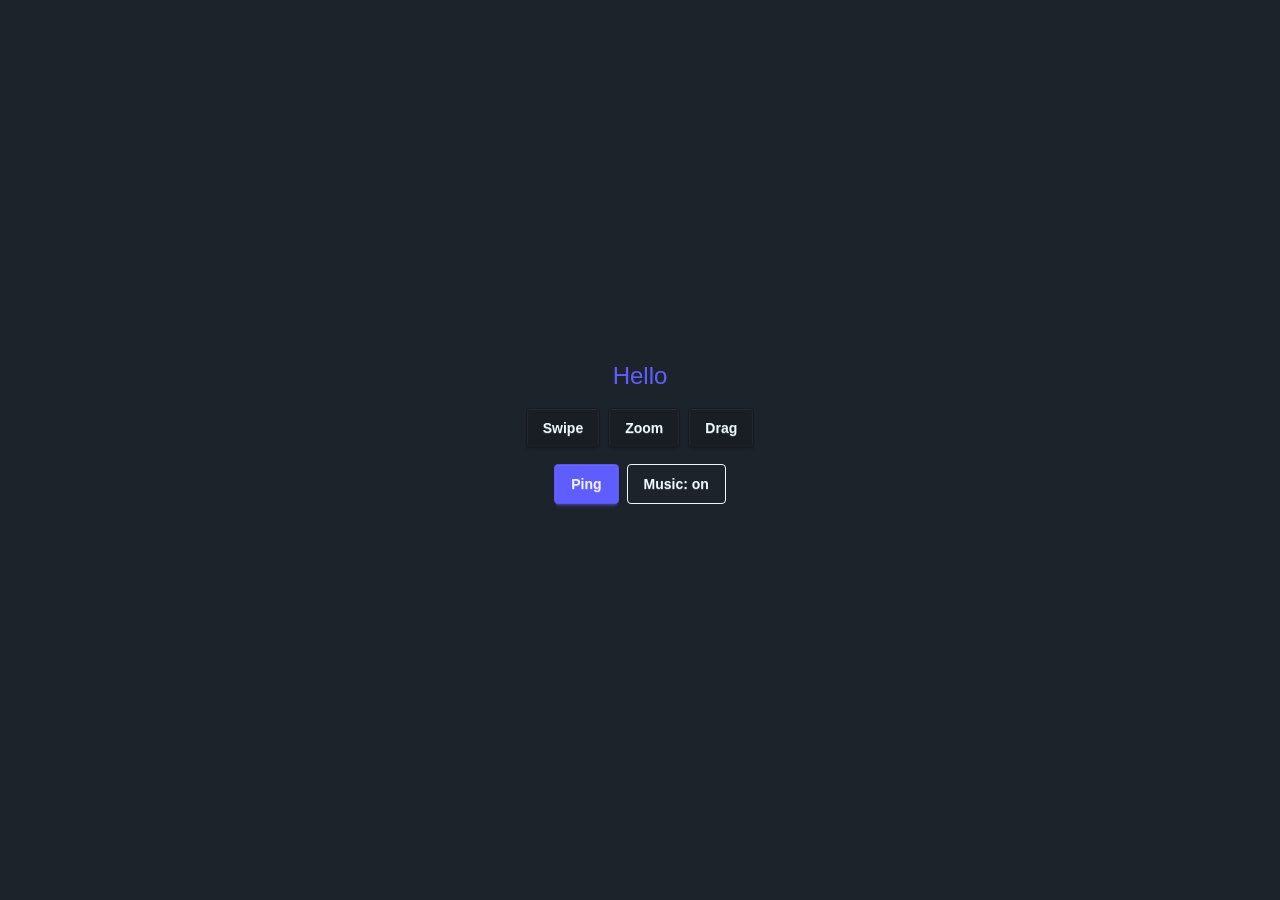
==== demo/index.html @ 600c0044 "v1.0.0 — Phone simulator: first public release Phone frame, system bars, touch, volume, background/k" ====
<!DOCTYPE html>
<!--
  Demo app for the phone simulator. sim.html opens it by default.

  It shows what an app can do with sim-bridge.js:
    - screens with the back button, and an "Exit the app?" dialog on the first screen
    - pause / resume (the music stops and comes back)
    - three touch gestures: swipe, pinch zoom, drag

  Files:
    index.html   the screens (markup only)
    demo.css     the demo's own styles; everything else is Tailwind + daisyUI classes
    music.js     background music made in code
    swipe.js     cards you swipe
    zoom.js      a picture you pinch
    drag.js      balls you drag into a frame
    app.js       screens, back, exit, background; loads last and opens the first screen
-->
<html lang="en" data-theme="dark" class="h-full">
<head>
<meta charset="utf-8">
<!-- viewport-fit=cover: the app is drawn under the system bars, .pad (demo.css) keeps the content clear of them -->
<meta name="viewport" content="width=device-width, initial-scale=1, viewport-fit=cover">
<title>Demo</title>

<link rel="stylesheet" href="../lib/daisyui.css">
<link rel="stylesheet" href="../lib/daisyui-themes.css">
<link rel="stylesheet" href="demo.css">
<script src="../lib/tailwind.js"></script>
<!-- Before any app script: it patches sound and touch on load. Outside the simulator it does nothing. -->
<script src="../sim-bridge.js"></script>

<style type="text/tailwindcss">
  /* Register daisyUI colours with Tailwind, otherwise opacity variants like text-base-content/60 do not exist.
     The Tailwind browser build reads only this inline block, so it stays here and not in demo.css. */
  @theme reference {
    --color-base-100: var(--color-base-100); --color-base-200: var(--color-base-200); --color-base-300: var(--color-base-300);
    --color-base-content: var(--color-base-content);
    --color-primary: var(--color-primary); --color-primary-content: var(--color-primary-content);
    --color-secondary: var(--color-secondary); --color-secondary-content: var(--color-secondary-content);
    --color-accent: var(--color-accent); --color-accent-content: var(--color-accent-content);
    --color-neutral: var(--color-neutral); --color-neutral-content: var(--color-neutral-content);
    --color-info: var(--color-info); --color-success: var(--color-success);
    --color-warning: var(--color-warning); --color-error: var(--color-error);
  }
</style>
</head>

<body class="h-full m-0 bg-base-100 text-base-content">
  <main id="app" class="h-full">

    <!-- ===== Home ===== -->
    <section id="home" class="pad h-full flex-col items-center justify-center gap-4">
      <h1 class="text-2xl text-primary">Hello</h1>
      <!-- data-go = the id of the screen the button opens (app.js) -->
      <nav class="flex gap-2">
        <button class="btn" data-go="swipe">Swipe</button>
        <button class="btn" data-go="zoom">Zoom</button>
        <button class="btn" data-go="drag">Drag</button>
      </nav>
      <div class="flex gap-2">
        <button id="ping" class="btn btn-primary">Ping</button>
        <button id="music" class="btn btn-outline">Music: on</button>
      </div>
      <!-- "Welcome back" after the background; the fixed height keeps the buttons from jumping -->
      <p id="note" class="h-5 text-sm text-base-content/60"></p>
    </section>

    <!-- ===== Swipe (swipe.js) ===== -->
    <section id="swipe" class="pad h-full flex-col gap-3">
      <h2 class="text-xl font-bold">Swipe</h2>
      <p class="text-sm text-base-content/60">Swipe the cards left and right.</p>
      <!-- pan-y: a sideways drag is the app's, a vertical one stays the browser's -->
      <div id="swView" class="flex-1 min-h-0 overflow-hidden" style="touch-action: pan-y">
        <div id="swStrip" class="flex h-full">
          <div class="slide"><div class="bg-primary text-primary-content"><b>1</b><span>Swipe left</span></div></div>
          <div class="slide"><div class="bg-secondary text-secondary-content"><b>2</b><span>Keep going</span></div></div>
          <div class="slide"><div class="bg-accent text-accent-content"><b>3</b><span>One more</span></div></div>
          <div class="slide"><div class="bg-neutral text-neutral-content"><b>4</b><span>The last card.<br>Swipe right to go back.</span></div></div>
        </div>
      </div>
      <div id="swDots" class="flex justify-center gap-2"></div>
    </section>

    <!-- ===== Zoom (zoom.js) ===== -->
    <section id="zoom" class="pad h-full flex-col gap-3">
      <header class="flex items-center justify-between gap-2">
        <h2 class="text-xl font-bold">Zoom</h2>
        <span id="zScale" class="badge badge-neutral">1.0×</span>
      </header>
      <p class="text-sm text-base-content/60">Two fingers apart to zoom in (in the simulator: the mouse wheel over the picture). One finger moves it, a double tap resets.</p>
      <!-- touch-action: none: the browser never takes these fingers -->
      <div id="zStage" class="relative flex-1 min-h-0 overflow-hidden rounded-box bg-base-200" style="touch-action: none">
        <div id="zInner" class="absolute inset-0">
          <svg viewBox="0 0 200 200" class="w-full h-full" aria-hidden="true">
            <circle cx="100" cy="100" r="80" style="fill: var(--color-primary); fill-opacity: .18"/>
            <circle cx="100" cy="100" r="60" style="fill: var(--color-secondary); fill-opacity: .3"/>
            <circle cx="100" cy="100" r="40" style="fill: var(--color-accent); fill-opacity: .45"/>
            <circle cx="100" cy="100" r="22" style="fill: var(--color-primary)"/>
            <g style="fill: var(--color-base-content); fill-opacity: .5">
              <circle cx="170" cy="100" r="3"/><circle cx="149.5" cy="149.5" r="3"/><circle cx="100" cy="170" r="3"/><circle cx="50.5" cy="149.5" r="3"/>
              <circle cx="30" cy="100" r="3"/><circle cx="50.5" cy="50.5" r="3"/><circle cx="100" cy="30" r="3"/><circle cx="149.5" cy="50.5" r="3"/>
            </g>
            <!-- too small to read at 1×: zooming in is how you find it -->
            <text x="100" y="99" text-anchor="middle" class="print">You found</text>
            <text x="100" y="103.5" text-anchor="middle" class="print">the small print</text>
          </svg>
        </div>
      </div>
    </section>

    <!-- ===== Drag (drag.js) ===== -->
    <section id="drag" class="pad h-full flex-col gap-3">
      <header class="flex items-center justify-between gap-2">
        <h2 class="text-xl font-bold">Drag</h2>
        <span id="dCount" class="badge badge-neutral">0 / 3</span>
      </header>
      <p class="text-sm text-base-content/60">Drag the balls into the frame.</p>
      <!-- touch-action: none: the browser never scrolls under a dragged ball -->
      <div id="dArea" class="relative flex-1 min-h-0 rounded-box bg-base-200" style="touch-action: none">
        <div id="dFrame" class="absolute bottom-3 left-1/2 -translate-x-1/2 w-3/4 max-w-64 h-24 rounded-box border-2 border-dashed border-base-content/30 grid place-items-center text-sm text-base-content/50">Drop here</div>
        <!-- --fx / --fy: where the ball starts, as a fraction of the free space (demo.css) -->
        <div class="ball bg-primary text-primary-content" style="--fx: .08; --fy: .08">1</div>
        <div class="ball bg-secondary text-secondary-content" style="--fx: .5; --fy: .3">2</div>
        <div class="ball bg-accent text-accent-content" style="--fx: .92; --fy: .08">3</div>
      </div>
    </section>

  </main>

  <!-- ===== Exit dialog: back on the first screen asks before leaving (the usual Android pattern) ===== -->
  <dialog id="quit" class="modal">
    <div class="modal-box max-w-xs">
      <h3 class="text-lg font-bold">Exit the app?</h3>
      <div class="modal-action">
        <button id="quitNo" class="btn">No</button>
        <button id="quitYes" class="btn btn-primary">Yes</button>
      </div>
    </div>
    <form method="dialog" class="modal-backdrop"><button>close</button></form>
  </dialog>

  <!-- The features first, app.js last: it wires them to the screens and opens the first one. -->
  <script src="music.js"></script>
  <script src="swipe.js"></script>
  <script src="zoom.js"></script>
  <script src="drag.js"></script>
  <script src="app.js"></script>
</body>
</html>
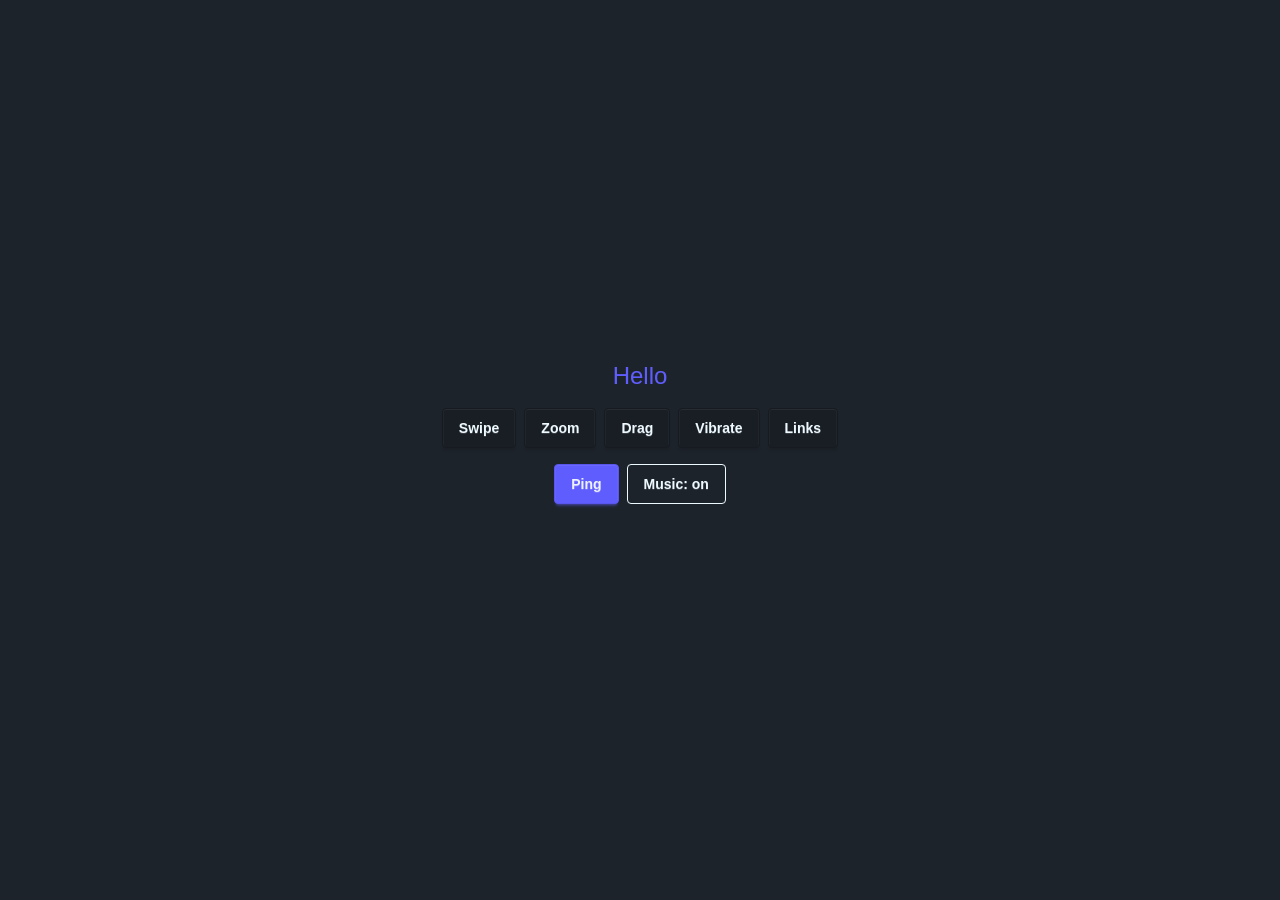
==== commit e9b396e8: "v1.1.0 — Add vibration, links and an empty start Vibration zigzags beside the phone; links open "ano" ====
--- a/demo/index.html
+++ b/demo/index.html
@@ -3,9 +3,11 @@
   Demo app for the phone simulator. sim.html opens it by default.
 
   It shows what an app can do with sim-bridge.js:
-    - screens with the back button, and an "Exit the app?" dialog on the first screen
+    - screens with a back arrow (←) and the phone's back button, and an "Exit the app?" dialog on the first screen
     - pause / resume (the music stops and comes back)
     - three touch gestures: swipe, pinch zoom, drag
+    - vibration: three patterns (navigator.vibrate)
+    - links that leave the app (plain <a> tags, no script): a website, Play Store, mail, WhatsApp
 
   Files:
     index.html   the screens (markup only)
@@ -14,6 +16,7 @@
     swipe.js     cards you swipe
     zoom.js      a picture you pinch
     drag.js      balls you drag into a frame
+    vibrate.js   buttons that buzz the phone
     app.js       screens, back, exit, background; loads last and opens the first screen
 -->
 <html lang="en" data-theme="dark" class="h-full">
@@ -53,10 +56,12 @@
     <section id="home" class="pad h-full flex-col items-center justify-center gap-4">
       <h1 class="text-2xl text-primary">Hello</h1>
       <!-- data-go = the id of the screen the button opens (app.js) -->
-      <nav class="flex gap-2">
+      <nav class="flex flex-wrap justify-center gap-2">
         <button class="btn" data-go="swipe">Swipe</button>
         <button class="btn" data-go="zoom">Zoom</button>
         <button class="btn" data-go="drag">Drag</button>
+        <button class="btn" data-go="vibrate">Vibrate</button>
+        <button class="btn" data-go="links">Links</button>
       </nav>
       <div class="flex gap-2">
         <button id="ping" class="btn btn-primary">Ping</button>
@@ -68,7 +73,8 @@
 
     <!-- ===== Swipe (swipe.js) ===== -->
     <section id="swipe" class="pad h-full flex-col gap-3">
-      <h2 class="text-xl font-bold">Swipe</h2>
+      <!-- ← at the top of every inner screen: the same step back as ◁ (app.js, data-back) -->
+      <header class="flex items-center gap-1"><button class="btn btn-ghost btn-sm btn-square" data-back aria-label="Back"><svg viewBox="0 0 24 24" width="20" height="20" fill="none" stroke="currentColor" stroke-width="2" stroke-linecap="round" stroke-linejoin="round" aria-hidden="true"><path d="m12 19-7-7 7-7"/><path d="M19 12H5"/></svg></button><h2 class="text-xl font-bold">Swipe</h2></header>
       <p class="text-sm text-base-content/60">Swipe the cards left and right.</p>
       <!-- pan-y: a sideways drag is the app's, a vertical one stays the browser's -->
       <div id="swView" class="flex-1 min-h-0 overflow-hidden" style="touch-action: pan-y">
@@ -85,7 +91,7 @@
     <!-- ===== Zoom (zoom.js) ===== -->
     <section id="zoom" class="pad h-full flex-col gap-3">
       <header class="flex items-center justify-between gap-2">
-        <h2 class="text-xl font-bold">Zoom</h2>
+        <div class="flex items-center gap-1"><button class="btn btn-ghost btn-sm btn-square" data-back aria-label="Back"><svg viewBox="0 0 24 24" width="20" height="20" fill="none" stroke="currentColor" stroke-width="2" stroke-linecap="round" stroke-linejoin="round" aria-hidden="true"><path d="m12 19-7-7 7-7"/><path d="M19 12H5"/></svg></button><h2 class="text-xl font-bold">Zoom</h2></div>
         <span id="zScale" class="badge badge-neutral">1.0×</span>
       </header>
       <p class="text-sm text-base-content/60">Two fingers apart to zoom in (in the simulator: the mouse wheel over the picture). One finger moves it, a double tap resets.</p>
@@ -112,7 +118,7 @@
     <!-- ===== Drag (drag.js) ===== -->
     <section id="drag" class="pad h-full flex-col gap-3">
       <header class="flex items-center justify-between gap-2">
-        <h2 class="text-xl font-bold">Drag</h2>
+        <div class="flex items-center gap-1"><button class="btn btn-ghost btn-sm btn-square" data-back aria-label="Back"><svg viewBox="0 0 24 24" width="20" height="20" fill="none" stroke="currentColor" stroke-width="2" stroke-linecap="round" stroke-linejoin="round" aria-hidden="true"><path d="m12 19-7-7 7-7"/><path d="M19 12H5"/></svg></button><h2 class="text-xl font-bold">Drag</h2></div>
         <span id="dCount" class="badge badge-neutral">0 / 3</span>
       </header>
       <p class="text-sm text-base-content/60">Drag the balls into the frame.</p>
@@ -123,6 +129,32 @@
         <div class="ball bg-primary text-primary-content" style="--fx: .08; --fy: .08">1</div>
         <div class="ball bg-secondary text-secondary-content" style="--fx: .5; --fy: .3">2</div>
         <div class="ball bg-accent text-accent-content" style="--fx: .92; --fy: .08">3</div>
+      </div>
+    </section>
+
+    <!-- ===== Vibrate (vibrate.js) ===== -->
+    <section id="vibrate" class="pad h-full flex-col gap-3">
+      <header class="flex items-center gap-1"><button class="btn btn-ghost btn-sm btn-square" data-back aria-label="Back"><svg viewBox="0 0 24 24" width="20" height="20" fill="none" stroke="currentColor" stroke-width="2" stroke-linecap="round" stroke-linejoin="round" aria-hidden="true"><path d="m12 19-7-7 7-7"/><path d="M19 12H5"/></svg></button><h2 class="text-xl font-bold">Vibrate</h2></header>
+      <p class="text-sm text-base-content/60">Each button buzzes the phone. In the simulator a zigzag lights up on each side of the phone for every buzz, and the console writes the pattern.</p>
+      <!-- data-vib = what navigator.vibrate gets: one number = one buzz (ms); a list = buzz, pause, buzz… (ms) -->
+      <div class="flex flex-col gap-2">
+        <button class="btn" data-vib="50">Short <span class="text-xs opacity-60">50 ms</span></button>
+        <button class="btn" data-vib="400">Long <span class="text-xs opacity-60">400 ms</span></button>
+        <button class="btn" data-vib="200,100,200">Rhythm <span class="text-xs opacity-60">200 · 100 · 200 ms</span></button>
+      </div>
+    </section>
+
+    <!-- ===== Links (plain <a> tags, no script) ===== -->
+    <!-- On a phone Capacitor opens an address that is not the app's own in another app (browser, Play Store, mail…) and ours goes
+         to the background. sim-bridge.js stops the link and the simulator shows that app; ◁ comes back. -->
+    <section id="links" class="pad h-full flex-col gap-3">
+      <header class="flex items-center gap-1"><button class="btn btn-ghost btn-sm btn-square" data-back aria-label="Back"><svg viewBox="0 0 24 24" width="20" height="20" fill="none" stroke="currentColor" stroke-width="2" stroke-linecap="round" stroke-linejoin="round" aria-hidden="true"><path d="m12 19-7-7 7-7"/><path d="M19 12H5"/></svg></button><h2 class="text-xl font-bold">Links</h2></header>
+      <p class="text-sm text-base-content/60">Each link leaves the app, as on a phone: the app goes to the background and the simulator shows the app that would open. ◁ brings you back. WhatsApp opens only if it is installed: the console says so.</p>
+      <div class="flex flex-col gap-2">
+        <a class="btn" href="https://example.com">Website <span class="text-xs opacity-60">https:</span></a>
+        <a class="btn" href="market://details?id=com.android.chrome">Play Store <span class="text-xs opacity-60">market:</span></a>
+        <a class="btn" href="mailto:someone@example.com?subject=Hello">Mail <span class="text-xs opacity-60">mailto:</span></a>
+        <a class="btn" href="whatsapp://send?text=Hello">WhatsApp <span class="text-xs opacity-60">whatsapp:</span></a>
       </div>
     </section>
 
@@ -145,6 +177,7 @@
   <script src="swipe.js"></script>
   <script src="zoom.js"></script>
   <script src="drag.js"></script>
+  <script src="vibrate.js"></script>
   <script src="app.js"></script>
 </body>
 </html>
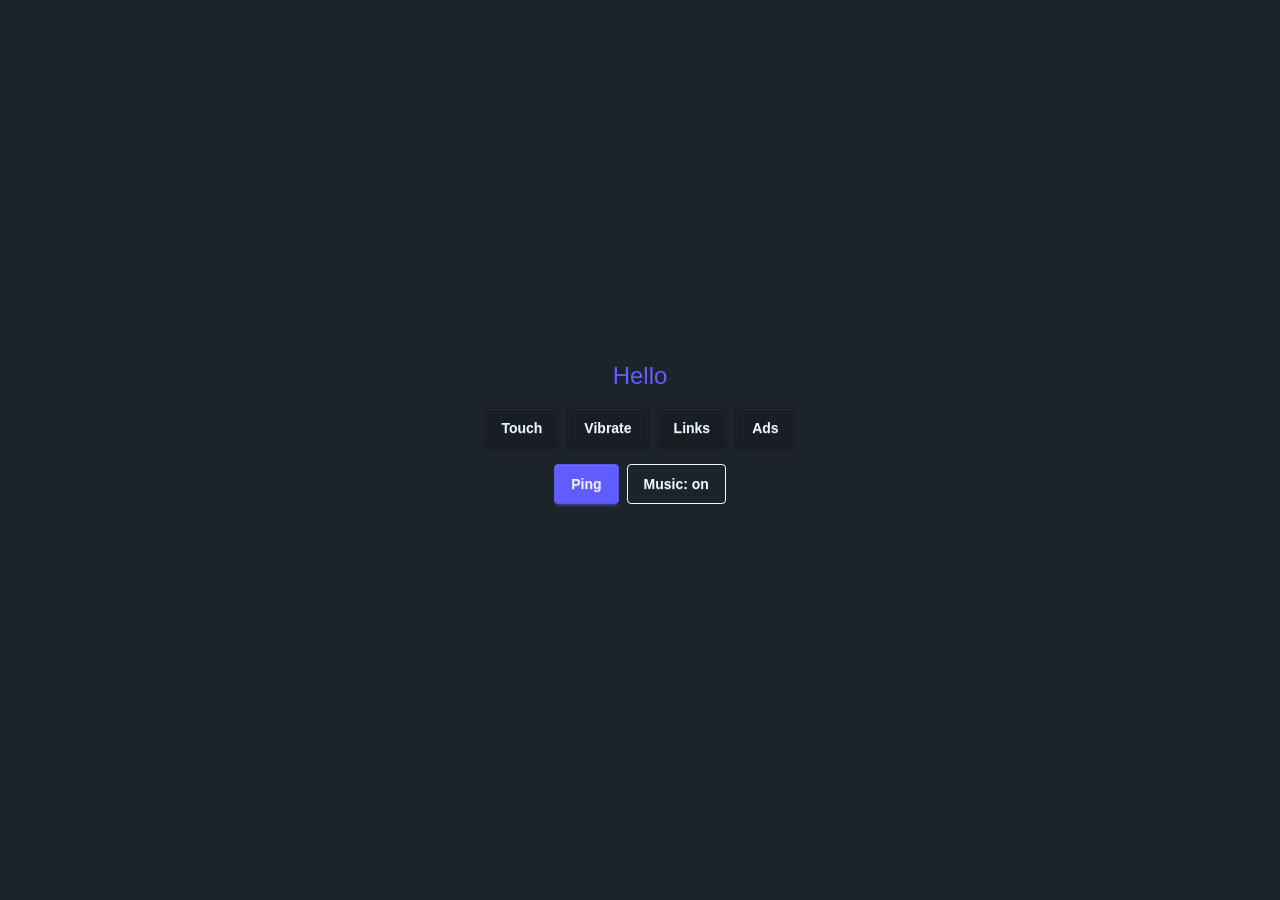
==== commit 8dd4adbc: "v1.2.0 — Touch demo, ads stand-in, console panel, measured bar sizes, fixes - Bar and camera sizes m" ====
--- a/demo/index.html
+++ b/demo/index.html
@@ -5,18 +5,18 @@
   It shows what an app can do with sim-bridge.js:
     - screens with a back arrow (←) and the phone's back button, and an "Exit the app?" dialog on the first screen
     - pause / resume (the music stops and comes back)
-    - three touch gestures: swipe, pinch zoom, drag
+    - touch: one picture for every gesture (swipe, pinch zoom, drag, double tap), each written as text
     - vibration: three patterns (navigator.vibrate)
     - links that leave the app (plain <a> tags, no script): a website, Play Store, mail, WhatsApp
+    - ads: a banner and a full-screen ad through the AdMob plugin (a stand-in in the simulator)
 
   Files:
     index.html   the screens (markup only)
     demo.css     the demo's own styles; everything else is Tailwind + daisyUI classes
     music.js     background music made in code
-    swipe.js     cards you swipe
-    zoom.js      a picture you pinch
-    drag.js      balls you drag into a frame
+    touch.js     one picture: swipe it, pinch it, move it, double tap it
     vibrate.js   buttons that buzz the phone
+    ads.js       a banner and a full-screen ad (AdMob)
     app.js       screens, back, exit, background; loads last and opens the first screen
 -->
 <html lang="en" data-theme="dark" class="h-full">
@@ -57,11 +57,10 @@
       <h1 class="text-2xl text-primary">Hello</h1>
       <!-- data-go = the id of the screen the button opens (app.js) -->
       <nav class="flex flex-wrap justify-center gap-2">
-        <button class="btn" data-go="swipe">Swipe</button>
-        <button class="btn" data-go="zoom">Zoom</button>
-        <button class="btn" data-go="drag">Drag</button>
+        <button class="btn" data-go="touch">Touch</button>
         <button class="btn" data-go="vibrate">Vibrate</button>
         <button class="btn" data-go="links">Links</button>
+        <button class="btn" data-go="ads">Ads</button>
       </nav>
       <div class="flex gap-2">
         <button id="ping" class="btn btn-primary">Ping</button>
@@ -71,33 +70,16 @@
       <p id="note" class="h-5 text-sm text-base-content/60"></p>
     </section>
 
-    <!-- ===== Swipe (swipe.js) ===== -->
-    <section id="swipe" class="pad h-full flex-col gap-3">
-      <!-- ← at the top of every inner screen: the same step back as ◁ (app.js, data-back) -->
-      <header class="flex items-center gap-1"><button class="btn btn-ghost btn-sm btn-square" data-back aria-label="Back"><svg viewBox="0 0 24 24" width="20" height="20" fill="none" stroke="currentColor" stroke-width="2" stroke-linecap="round" stroke-linejoin="round" aria-hidden="true"><path d="m12 19-7-7 7-7"/><path d="M19 12H5"/></svg></button><h2 class="text-xl font-bold">Swipe</h2></header>
-      <p class="text-sm text-base-content/60">Swipe the cards left and right.</p>
-      <!-- pan-y: a sideways drag is the app's, a vertical one stays the browser's -->
-      <div id="swView" class="flex-1 min-h-0 overflow-hidden" style="touch-action: pan-y">
-        <div id="swStrip" class="flex h-full">
-          <div class="slide"><div class="bg-primary text-primary-content"><b>1</b><span>Swipe left</span></div></div>
-          <div class="slide"><div class="bg-secondary text-secondary-content"><b>2</b><span>Keep going</span></div></div>
-          <div class="slide"><div class="bg-accent text-accent-content"><b>3</b><span>One more</span></div></div>
-          <div class="slide"><div class="bg-neutral text-neutral-content"><b>4</b><span>The last card.<br>Swipe right to go back.</span></div></div>
-        </div>
-      </div>
-      <div id="swDots" class="flex justify-center gap-2"></div>
-    </section>
-
-    <!-- ===== Zoom (zoom.js) ===== -->
-    <section id="zoom" class="pad h-full flex-col gap-3">
+    <!-- ===== Touch (touch.js): every gesture on one picture ===== -->
+    <section id="touch" class="pad h-full flex-col gap-3">
       <header class="flex items-center justify-between gap-2">
-        <div class="flex items-center gap-1"><button class="btn btn-ghost btn-sm btn-square" data-back aria-label="Back"><svg viewBox="0 0 24 24" width="20" height="20" fill="none" stroke="currentColor" stroke-width="2" stroke-linecap="round" stroke-linejoin="round" aria-hidden="true"><path d="m12 19-7-7 7-7"/><path d="M19 12H5"/></svg></button><h2 class="text-xl font-bold">Zoom</h2></div>
-        <span id="zScale" class="badge badge-neutral">1.0×</span>
+        <div class="flex items-center gap-1"><button class="btn btn-ghost btn-sm btn-square" data-back aria-label="Back"><svg viewBox="0 0 24 24" width="20" height="20" fill="none" stroke="currentColor" stroke-width="2" stroke-linecap="round" stroke-linejoin="round" aria-hidden="true"><path d="m12 19-7-7 7-7"/><path d="M19 12H5"/></svg></button><h2 class="text-xl font-bold">Touch</h2></div>
+        <span id="tScale" class="badge badge-neutral">1.0×</span>
       </header>
-      <p class="text-sm text-base-content/60">Two fingers apart to zoom in (in the simulator: the mouse wheel over the picture). One finger moves it, a double tap resets.</p>
+      <p class="text-sm text-base-content/60">At 1× swipe the picture any way. Two fingers apart to zoom in (in the simulator: the mouse wheel over the picture); zoomed in, one finger moves it. A double tap goes back to 1×.</p>
       <!-- touch-action: none: the browser never takes these fingers -->
-      <div id="zStage" class="relative flex-1 min-h-0 overflow-hidden rounded-box bg-base-200" style="touch-action: none">
-        <div id="zInner" class="absolute inset-0">
+      <div id="tStage" class="relative flex-1 min-h-0 overflow-hidden rounded-box bg-base-200" style="touch-action: none">
+        <div id="tInner" class="absolute inset-0">
           <svg viewBox="0 0 200 200" class="w-full h-full" aria-hidden="true">
             <circle cx="100" cy="100" r="80" style="fill: var(--color-primary); fill-opacity: .18"/>
             <circle cx="100" cy="100" r="60" style="fill: var(--color-secondary); fill-opacity: .3"/>
@@ -113,23 +95,8 @@
           </svg>
         </div>
       </div>
-    </section>
-
-    <!-- ===== Drag (drag.js) ===== -->
-    <section id="drag" class="pad h-full flex-col gap-3">
-      <header class="flex items-center justify-between gap-2">
-        <div class="flex items-center gap-1"><button class="btn btn-ghost btn-sm btn-square" data-back aria-label="Back"><svg viewBox="0 0 24 24" width="20" height="20" fill="none" stroke="currentColor" stroke-width="2" stroke-linecap="round" stroke-linejoin="round" aria-hidden="true"><path d="m12 19-7-7 7-7"/><path d="M19 12H5"/></svg></button><h2 class="text-xl font-bold">Drag</h2></div>
-        <span id="dCount" class="badge badge-neutral">0 / 3</span>
-      </header>
-      <p class="text-sm text-base-content/60">Drag the balls into the frame.</p>
-      <!-- touch-action: none: the browser never scrolls under a dragged ball -->
-      <div id="dArea" class="relative flex-1 min-h-0 rounded-box bg-base-200" style="touch-action: none">
-        <div id="dFrame" class="absolute bottom-3 left-1/2 -translate-x-1/2 w-3/4 max-w-64 h-24 rounded-box border-2 border-dashed border-base-content/30 grid place-items-center text-sm text-base-content/50">Drop here</div>
-        <!-- --fx / --fy: where the ball starts, as a fraction of the free space (demo.css) -->
-        <div class="ball bg-primary text-primary-content" style="--fx: .08; --fy: .08">1</div>
-        <div class="ball bg-secondary text-secondary-content" style="--fx: .5; --fy: .3">2</div>
-        <div class="ball bg-accent text-accent-content" style="--fx: .92; --fy: .08">3</div>
-      </div>
+      <!-- the last touch as text; the same line goes to the console -->
+      <p id="tSay" class="h-5 flex-none text-sm text-center text-base-content/70"></p>
     </section>
 
     <!-- ===== Vibrate (vibrate.js) ===== -->
@@ -158,6 +125,21 @@
       </div>
     </section>
 
+    <!-- ===== Ads (ads.js) ===== -->
+    <section id="ads" class="pad h-full flex-col gap-3">
+      <header class="flex items-center gap-1"><button class="btn btn-ghost btn-sm btn-square" data-back aria-label="Back"><svg viewBox="0 0 24 24" width="20" height="20" fill="none" stroke="currentColor" stroke-width="2" stroke-linecap="round" stroke-linejoin="round" aria-hidden="true"><path d="m12 19-7-7 7-7"/><path d="M19 12H5"/></svg></button><h2 class="text-xl font-bold">Ads</h2></header>
+      <p class="text-sm text-base-content/60">A banner and a full-screen ad through the AdMob plugin; in the simulator they are stand-ins. ⚙ → Ads → No ads makes every ad fail, as offline: the app must go on.</p>
+      <!-- data-ad = what the button does (ads.js) -->
+      <div class="flex flex-col gap-2">
+        <button class="btn" data-ad="banner">Banner <span class="text-xs opacity-60">bottom, 320×50</span></button>
+        <button class="btn" data-ad="hide">Hide the banner</button>
+        <button class="btn" data-ad="full">Full-screen ad</button>
+      </div>
+      <p id="adNote" class="text-sm text-base-content/60 min-h-10"></p>
+      <!-- the room the app makes for the banner: as high as the banner (bannerAdSizeChanged), 0 when there is none -->
+      <div id="adRoom" class="mt-auto shrink-0" style="height: 0"></div>
+    </section>
+
   </main>
 
   <!-- ===== Exit dialog: back on the first screen asks before leaving (the usual Android pattern) ===== -->
@@ -174,10 +156,9 @@
 
   <!-- The features first, app.js last: it wires them to the screens and opens the first one. -->
   <script src="music.js"></script>
-  <script src="swipe.js"></script>
-  <script src="zoom.js"></script>
-  <script src="drag.js"></script>
+  <script src="touch.js"></script>
   <script src="vibrate.js"></script>
+  <script src="ads.js"></script>
   <script src="app.js"></script>
 </body>
 </html>
--- a/demo/demo.css
+++ b/demo/demo.css
@@ -23,28 +23,10 @@
 }
 
 
-/* ===== Swipe =====
-   The strip holds the cards side by side, each as wide as the view; swipe.js moves the strip. */
+/* ===== Touch =====
+   touch.js sets transform on #tInner. The grid behind the picture makes a move easy to see. */
 
-.slide { flex: 0 0 100%; height: 100%; padding: 0 4px; }
-.slide > div {
-  height: 100%; border-radius: var(--radius-box);
-  display: grid; place-content: center; gap: 4px; text-align: center;
-}
-.slide b { font-size: 3rem; line-height: 1; }
-
-#swDots i {
-  width: 8px; height: 8px; border-radius: 50%;
-  background: color-mix(in oklab, var(--color-base-content) 25%, transparent);
-  transition: background .2s;
-}
-#swDots i.on { background: var(--color-primary); }
-
-
-/* ===== Zoom =====
-   zoom.js sets transform on #zInner. The grid behind the picture makes a move easy to see. */
-
-#zInner {
+#tInner {
   transform-origin: 50% 50%; will-change: transform;
   background-image:
     linear-gradient(to right,  color-mix(in oklab, var(--color-base-content) 10%, transparent) 1px, transparent 1px),
@@ -53,22 +35,3 @@
 }
 /* The small print in the middle of the picture: about 4 px at 1×, readable from about 3× */
 .print { fill: var(--color-primary-content); font: 700 2.6px sans-serif; }
-
-
-/* ===== Drag =====
-   A ball's place is --fx / --fy: a fraction (0 to 1) of the free space (the area minus the ball),
-   so the balls keep their places when the phone turns. drag.js changes the two variables. */
-
-.ball {
-  position: absolute; width: 56px; height: 56px; border-radius: 50%;
-  left: calc((100% - 56px) * var(--fx));
-  top:  calc((100% - 56px) * var(--fy));
-  display: grid; place-items: center; font-weight: 700; user-select: none;
-  box-shadow: 0 2px 6px rgb(0 0 0 / .25);
-  transition: transform .12s, box-shadow .12s;
-}
-/* in the finger: a little bigger, higher, above the others */
-.ball.held { transform: scale(1.12); box-shadow: 0 8px 18px rgb(0 0 0 / .35); z-index: 2; }
-
-/* all three balls in the frame */
-#dFrame.got { border-color: var(--color-success); color: var(--color-success); }
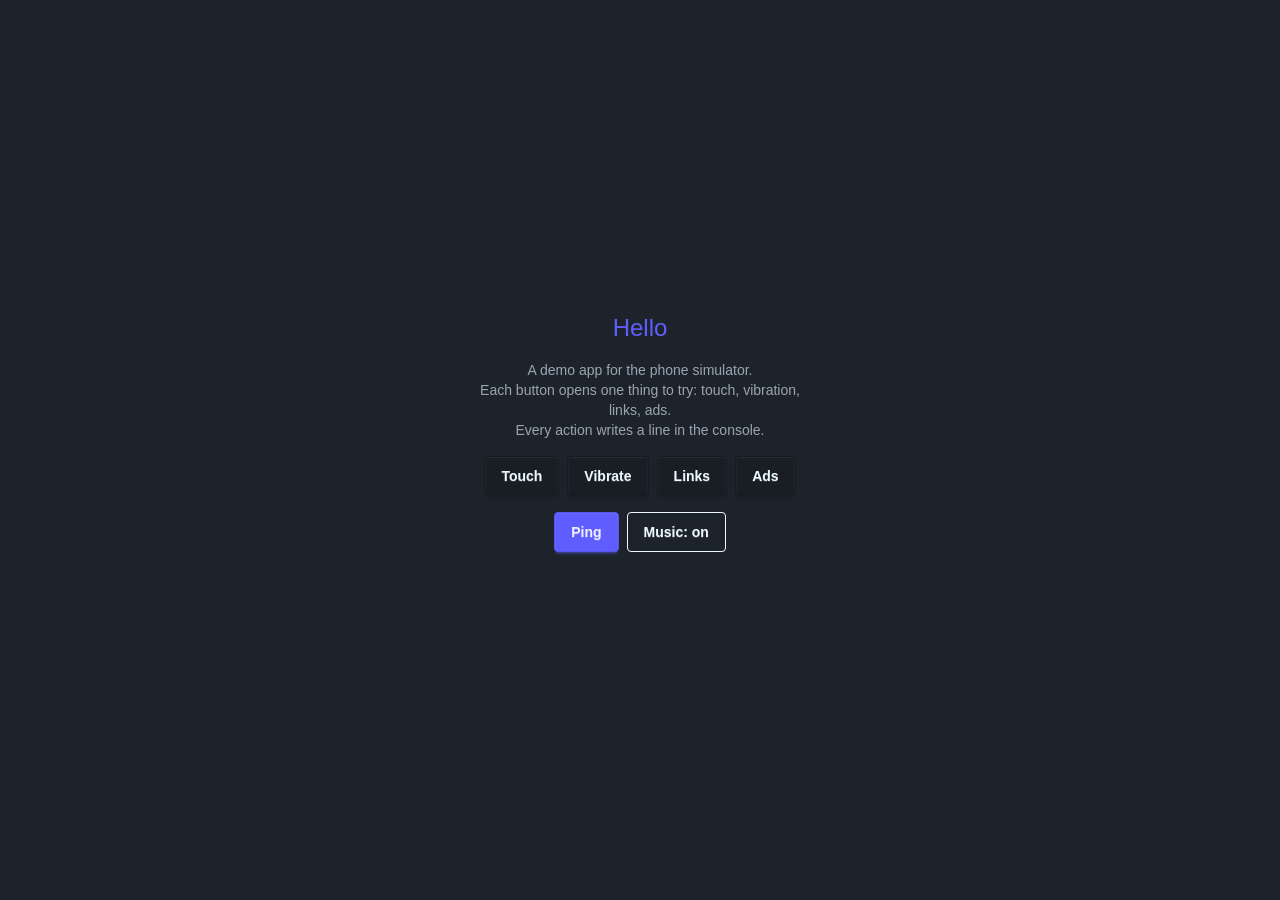
==== commit 5fdef11e: "v1.4.0 — Add iPhone mode and a short intro on the demo's first screen - An iPhone or the iPad in the" ====
--- a/demo/index.html
+++ b/demo/index.html
@@ -55,6 +55,8 @@
     <!-- ===== Home ===== -->
     <section id="home" class="pad h-full flex-col items-center justify-center gap-4">
       <h1 class="text-2xl text-primary">Hello</h1>
+      <!-- What this app is, for someone who opens the simulator for the first time -->
+      <p class="max-w-xs text-center text-sm text-base-content/60">A demo app for the phone simulator.<br>Each button opens one thing to try: touch, vibration, links, ads.<br>Every action writes a line in the console.</p>
       <!-- data-go = the id of the screen the button opens (app.js) -->
       <nav class="flex flex-wrap justify-center gap-2">
         <button class="btn" data-go="touch">Touch</button>
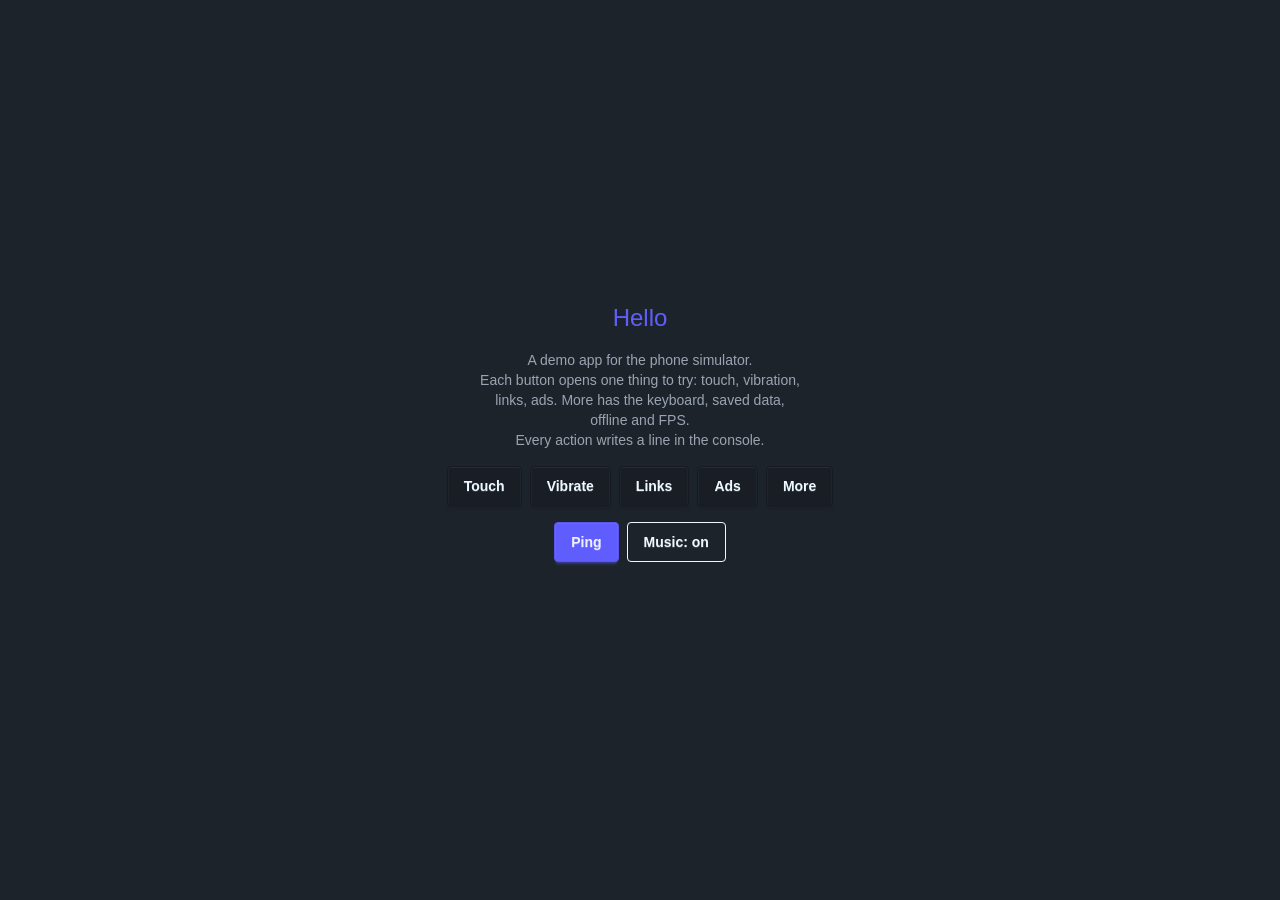
==== commit 55fe0a8f: "v1.6.0 — Add device frames, video, presentation mode and a zoom panel with natural size - Devices: 2" ====
--- a/demo/index.html
+++ b/demo/index.html
@@ -9,6 +9,8 @@
     - vibration: three patterns (navigator.vibrate)
     - links that leave the app (plain <a> tags, no script): a website, Play Store, mail, WhatsApp
     - ads: a banner and a full-screen ad through the AdMob plugin (a stand-in in the simulator)
+    - More: a saved name (the keyboard, the Data tab), online / offline, a busy button for the FPS meter,
+      commands for the command line; More → About = a screen two steps from home
 
   Files:
     index.html   the screens (markup only)
@@ -17,6 +19,7 @@
     touch.js     one picture: swipe it, pinch it, move it, double tap it
     vibrate.js   buttons that buzz the phone
     ads.js       a banner and a full-screen ad (AdMob)
+    more.js      a saved name, online / offline, busy; window.demo for the command line
     app.js       screens, back, exit, background; loads last and opens the first screen
 -->
 <html lang="en" data-theme="dark" class="h-full">
@@ -54,15 +57,16 @@
 
     <!-- ===== Home ===== -->
     <section id="home" class="pad h-full flex-col items-center justify-center gap-4">
-      <h1 class="text-2xl text-primary">Hello</h1>
+      <h1 id="hello" class="text-2xl text-primary">Hello</h1>
       <!-- What this app is, for someone who opens the simulator for the first time -->
-      <p class="max-w-xs text-center text-sm text-base-content/60">A demo app for the phone simulator.<br>Each button opens one thing to try: touch, vibration, links, ads.<br>Every action writes a line in the console.</p>
+      <p class="max-w-xs text-center text-sm text-base-content/60">A demo app for the phone simulator.<br>Each button opens one thing to try: touch, vibration, links, ads. More has the keyboard, saved data, offline and FPS.<br>Every action writes a line in the console.</p>
       <!-- data-go = the id of the screen the button opens (app.js) -->
       <nav class="flex flex-wrap justify-center gap-2">
         <button class="btn" data-go="touch">Touch</button>
         <button class="btn" data-go="vibrate">Vibrate</button>
         <button class="btn" data-go="links">Links</button>
         <button class="btn" data-go="ads">Ads</button>
+        <button class="btn" data-go="more">More</button>
       </nav>
       <div class="flex gap-2">
         <button id="ping" class="btn btn-primary">Ping</button>
@@ -142,6 +146,40 @@
       <div id="adRoom" class="mt-auto shrink-0" style="height: 0"></div>
     </section>
 
+    <!-- ===== More (more.js): the keyboard, saved data, online / offline, FPS, the command line ===== -->
+    <!-- overflow-y-auto: with the keyboard up the screen gets shorter, and the focused field scrolls into view -->
+    <section id="more" class="pad h-full flex-col gap-3 overflow-y-auto">
+      <header class="flex items-center gap-1"><button class="btn btn-ghost btn-sm btn-square" data-back aria-label="Back"><svg viewBox="0 0 24 24" width="20" height="20" fill="none" stroke="currentColor" stroke-width="2" stroke-linecap="round" stroke-linejoin="round" aria-hidden="true"><path d="m12 19-7-7 7-7"/><path d="M19 12H5"/></svg></button><h2 class="text-xl font-bold">More</h2></header>
+
+      <p class="text-sm text-base-content/60">Type a name and save it: the keyboard comes up, and the home screen says hello to the name. The Data tab beside the console shows it; Clear data there, then ↻ Reload, and the app starts as on a first launch.</p>
+      <!-- a form: Save, or Enter on the keyboard, sends it -->
+      <form id="nameForm" class="join w-full">
+        <input id="nameIn" type="text" class="input join-item flex-1 min-w-0" placeholder="Your name" maxlength="24" autocomplete="off" enterkeyhint="done">
+        <button class="btn btn-primary join-item">Save</button>
+      </form>
+
+      <div class="flex items-center gap-2">
+        <span id="net" class="badge">Online</span>
+        <span class="text-sm text-base-content/60">⚙ → Internet turns it off.</span>
+      </div>
+
+      <button id="busy" class="btn">Busy for 0.5 s</button>
+      <p class="text-sm text-base-content/60">The app stops for half a second. Turn on ⚙ → FPS meter to see the drop.</p>
+
+      <!-- window.demo (more.js, app.js): the command line runs code in this page -->
+      <p class="text-sm text-base-content/60">In the command line under the console, try:<br><code>demo.go("ads")</code> · <code>demo.name("Ann")</code> · <code>demo.busy(2000)</code></p>
+
+      <button class="btn btn-ghost" data-go="about">About this demo →</button>
+    </section>
+
+    <!-- ===== About: two steps from home (Home → More → About) ===== -->
+    <section id="about" class="pad h-full flex-col gap-3">
+      <header class="flex items-center gap-1"><button class="btn btn-ghost btn-sm btn-square" data-back aria-label="Back"><svg viewBox="0 0 24 24" width="20" height="20" fill="none" stroke="currentColor" stroke-width="2" stroke-linecap="round" stroke-linejoin="round" aria-hidden="true"><path d="m12 19-7-7 7-7"/><path d="M19 12H5"/></svg></button><h2 class="text-xl font-bold">About</h2></header>
+      <p class="text-sm text-base-content/60">This screen is two steps from home: Home → More → About. ← goes back one step at a time, and so does ◁ on Android. An iPhone has no back button: there the app's own ← is the way back, so every inner screen needs one.</p>
+      <p class="text-sm text-base-content/60">The simulator and this demo are open source, MIT licence.</p>
+      <a class="btn" href="https://github.com/kandelucky/phone-sim">Source on GitHub <span class="text-xs opacity-60">https:</span></a>
+    </section>
+
   </main>
 
   <!-- ===== Exit dialog: back on the first screen asks before leaving (the usual Android pattern) ===== -->
@@ -161,6 +199,7 @@
   <script src="touch.js"></script>
   <script src="vibrate.js"></script>
   <script src="ads.js"></script>
+  <script src="more.js"></script>
   <script src="app.js"></script>
 </body>
 </html>
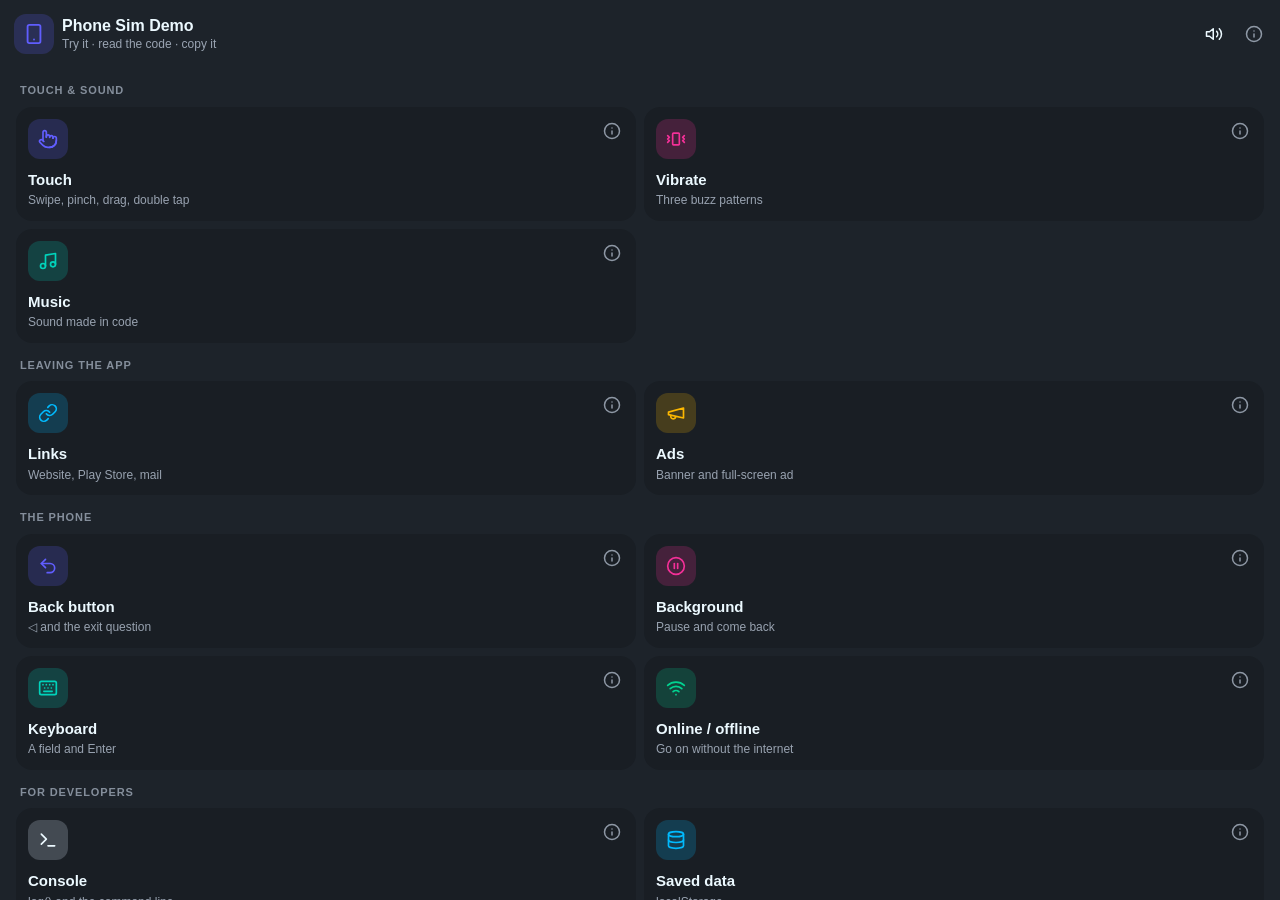
==== commit d42c808f: "v1.7.0 — Rebuild the demo app: feature cards, Try / Code tabs and ⓘ sheets Twelve features, one file" ====
--- a/demo/index.html
+++ b/demo/index.html
@@ -2,30 +2,23 @@
 <!--
   Demo app for the phone simulator. sim.html opens it by default.
 
-  It shows what an app can do with sim-bridge.js:
-    - screens with a back arrow (←) and the phone's back button, and an "Exit the app?" dialog on the first screen
-    - pause / resume (the music stops and comes back)
-    - touch: one picture for every gesture (swipe, pinch zoom, drag, double tap), each written as text
-    - vibration: three patterns (navigator.vibrate)
-    - links that leave the app (plain <a> tags, no script): a website, Play Store, mail, WhatsApp
-    - ads: a banner and a full-screen ad through the AdMob plugin (a stand-in in the simulator)
-    - More: a saved name (the keyboard, the Data tab), online / offline, a busy button for the FPS meter,
-      commands for the command line; More → About = a screen two steps from home
+  Each card on the home screen is one thing an app can do on a phone. Its screen has two tabs:
+    Try   the feature, working (in the simulator, or in an APK)
+    Code  how it is done: short snippets to copy into your own app; ⓘ on each says where the call comes from
+  ⓘ on a card or a screen = what it is and how the simulator shows it. Every action writes a line in the console.
 
   Files:
-    index.html   the screens (markup only)
-    demo.css     the demo's own styles; everything else is Tailwind + daisyUI classes
-    music.js     background music made in code
-    touch.js     one picture: swipe it, pinch it, move it, double tap it
-    vibrate.js   buttons that buzz the phone
-    ads.js       a banner and a full-screen ad (AdMob)
-    more.js      a saved name, online / offline, busy; window.demo for the command line
-    app.js       screens, back, exit, background; loads last and opens the first screen
+    index.html     the frame (markup only): home, the ⓘ and exit dialogs
+    demo.css       the demo's own styles; everything else is Tailwind + daisyUI classes
+    core.js        cards, screens, tabs, ⓘ, back, exit, background, the command line
+    features/*.js  one file per feature; each adds itself with Demo.add({…}) (see core.js)
+
+  A new feature = one file in features/ + one <script> line at the end of this file. Its card appears by itself.
 -->
 <html lang="en" data-theme="dark" class="h-full">
 <head>
 <meta charset="utf-8">
-<!-- viewport-fit=cover: the app is drawn under the system bars, .pad (demo.css) keeps the content clear of them -->
+<!-- viewport-fit=cover: the app is drawn under the system bars; demo.css keeps the content clear of them -->
 <meta name="viewport" content="width=device-width, initial-scale=1, viewport-fit=cover">
 <title>Demo</title>
 
@@ -55,132 +48,31 @@
 <body class="h-full m-0 bg-base-100 text-base-content">
   <main id="app" class="h-full">
 
-    <!-- ===== Home ===== -->
-    <section id="home" class="pad h-full flex-col items-center justify-center gap-4">
-      <h1 id="hello" class="text-2xl text-primary">Hello</h1>
-      <!-- What this app is, for someone who opens the simulator for the first time -->
-      <p class="max-w-xs text-center text-sm text-base-content/60">A demo app for the phone simulator.<br>Each button opens one thing to try: touch, vibration, links, ads. More has the keyboard, saved data, offline and FPS.<br>Every action writes a line in the console.</p>
-      <!-- data-go = the id of the screen the button opens (app.js) -->
-      <nav class="flex flex-wrap justify-center gap-2">
-        <button class="btn" data-go="touch">Touch</button>
-        <button class="btn" data-go="vibrate">Vibrate</button>
-        <button class="btn" data-go="links">Links</button>
-        <button class="btn" data-go="ads">Ads</button>
-        <button class="btn" data-go="more">More</button>
-      </nav>
-      <div class="flex gap-2">
-        <button id="ping" class="btn btn-primary">Ping</button>
-        <button id="music" class="btn btn-outline">Music: on</button>
-      </div>
-      <!-- "Welcome back" after the background; the fixed height keeps the buttons from jumping -->
-      <p id="note" class="h-5 text-sm text-base-content/60"></p>
-    </section>
-
-    <!-- ===== Touch (touch.js): every gesture on one picture ===== -->
-    <section id="touch" class="pad h-full flex-col gap-3">
-      <header class="flex items-center justify-between gap-2">
-        <div class="flex items-center gap-1"><button class="btn btn-ghost btn-sm btn-square" data-back aria-label="Back"><svg viewBox="0 0 24 24" width="20" height="20" fill="none" stroke="currentColor" stroke-width="2" stroke-linecap="round" stroke-linejoin="round" aria-hidden="true"><path d="m12 19-7-7 7-7"/><path d="M19 12H5"/></svg></button><h2 class="text-xl font-bold">Touch</h2></div>
-        <span id="tScale" class="badge badge-neutral">1.0×</span>
+    <!-- ===== Home: core.js puts the cards in #cards; the feature screens are added after it on their first open ===== -->
+    <section id="home">
+      <header class="bar">
+        <span class="ico" style="--c: var(--color-primary)"><svg viewBox="0 0 24 24" width="22" height="22" fill="none" stroke="currentColor" stroke-width="2" stroke-linecap="round" stroke-linejoin="round" aria-hidden="true"><rect width="14" height="20" x="5" y="2" rx="2"/><path d="M12 18h.01"/></svg></span>
+        <div class="flex-1 min-w-0">
+          <h1 class="font-bold leading-tight">Phone Sim Demo</h1>
+          <!-- features/data.js puts the saved name here -->
+          <p id="hello" class="text-xs muted truncate">Try it · read the code · copy it</p>
+        </div>
+        <button class="btn btn-ghost btn-circle btn-sm" data-music="icon" aria-label="Music on / off"></button>
+        <button class="btn btn-ghost btn-circle btn-sm ibtn" data-info="app" aria-label="About this demo"><svg viewBox="0 0 24 24" width="18" height="18" fill="none" stroke="currentColor" stroke-width="2" stroke-linecap="round" stroke-linejoin="round" aria-hidden="true"><circle cx="12" cy="12" r="10"/><path d="M12 16v-4"/><path d="M12 8h.01"/></svg></button>
       </header>
-      <p class="text-sm text-base-content/60">At 1× swipe the picture any way. Two fingers apart to zoom in (in the simulator: the mouse wheel over the picture); zoomed in, one finger moves it. A double tap goes back to 1×.</p>
-      <!-- touch-action: none: the browser never takes these fingers -->
-      <div id="tStage" class="relative flex-1 min-h-0 overflow-hidden rounded-box bg-base-200" style="touch-action: none">
-        <div id="tInner" class="absolute inset-0">
-          <svg viewBox="0 0 200 200" class="w-full h-full" aria-hidden="true">
-            <circle cx="100" cy="100" r="80" style="fill: var(--color-primary); fill-opacity: .18"/>
-            <circle cx="100" cy="100" r="60" style="fill: var(--color-secondary); fill-opacity: .3"/>
-            <circle cx="100" cy="100" r="40" style="fill: var(--color-accent); fill-opacity: .45"/>
-            <circle cx="100" cy="100" r="22" style="fill: var(--color-primary)"/>
-            <g style="fill: var(--color-base-content); fill-opacity: .5">
-              <circle cx="170" cy="100" r="3"/><circle cx="149.5" cy="149.5" r="3"/><circle cx="100" cy="170" r="3"/><circle cx="50.5" cy="149.5" r="3"/>
-              <circle cx="30" cy="100" r="3"/><circle cx="50.5" cy="50.5" r="3"/><circle cx="100" cy="30" r="3"/><circle cx="149.5" cy="50.5" r="3"/>
-            </g>
-            <!-- too small to read at 1×: zooming in is how you find it -->
-            <text x="100" y="99" text-anchor="middle" class="print">You found</text>
-            <text x="100" y="103.5" text-anchor="middle" class="print">the small print</text>
-          </svg>
-        </div>
-      </div>
-      <!-- the last touch as text; the same line goes to the console -->
-      <p id="tSay" class="h-5 flex-none text-sm text-center text-base-content/70"></p>
-    </section>
-
-    <!-- ===== Vibrate (vibrate.js) ===== -->
-    <section id="vibrate" class="pad h-full flex-col gap-3">
-      <header class="flex items-center gap-1"><button class="btn btn-ghost btn-sm btn-square" data-back aria-label="Back"><svg viewBox="0 0 24 24" width="20" height="20" fill="none" stroke="currentColor" stroke-width="2" stroke-linecap="round" stroke-linejoin="round" aria-hidden="true"><path d="m12 19-7-7 7-7"/><path d="M19 12H5"/></svg></button><h2 class="text-xl font-bold">Vibrate</h2></header>
-      <p class="text-sm text-base-content/60">Each button buzzes the phone. In the simulator a zigzag lights up on each side of the phone for every buzz, and the console writes the pattern.</p>
-      <!-- data-vib = what navigator.vibrate gets: one number = one buzz (ms); a list = buzz, pause, buzz… (ms) -->
-      <div class="flex flex-col gap-2">
-        <button class="btn" data-vib="50">Short <span class="text-xs opacity-60">50 ms</span></button>
-        <button class="btn" data-vib="400">Long <span class="text-xs opacity-60">400 ms</span></button>
-        <button class="btn" data-vib="200,100,200">Rhythm <span class="text-xs opacity-60">200 · 100 · 200 ms</span></button>
-      </div>
-    </section>
-
-    <!-- ===== Links (plain <a> tags, no script) ===== -->
-    <!-- On a phone Capacitor opens an address that is not the app's own in another app (browser, Play Store, mail…) and ours goes
-         to the background. sim-bridge.js stops the link and the simulator shows that app; ◁ comes back. -->
-    <section id="links" class="pad h-full flex-col gap-3">
-      <header class="flex items-center gap-1"><button class="btn btn-ghost btn-sm btn-square" data-back aria-label="Back"><svg viewBox="0 0 24 24" width="20" height="20" fill="none" stroke="currentColor" stroke-width="2" stroke-linecap="round" stroke-linejoin="round" aria-hidden="true"><path d="m12 19-7-7 7-7"/><path d="M19 12H5"/></svg></button><h2 class="text-xl font-bold">Links</h2></header>
-      <p class="text-sm text-base-content/60">Each link leaves the app, as on a phone: the app goes to the background and the simulator shows the app that would open. ◁ brings you back. WhatsApp opens only if it is installed: the console says so.</p>
-      <div class="flex flex-col gap-2">
-        <a class="btn" href="https://example.com">Website <span class="text-xs opacity-60">https:</span></a>
-        <a class="btn" href="market://details?id=com.android.chrome">Play Store <span class="text-xs opacity-60">market:</span></a>
-        <a class="btn" href="mailto:someone@example.com?subject=Hello">Mail <span class="text-xs opacity-60">mailto:</span></a>
-        <a class="btn" href="whatsapp://send?text=Hello">WhatsApp <span class="text-xs opacity-60">whatsapp:</span></a>
-      </div>
-    </section>
-
-    <!-- ===== Ads (ads.js) ===== -->
-    <section id="ads" class="pad h-full flex-col gap-3">
-      <header class="flex items-center gap-1"><button class="btn btn-ghost btn-sm btn-square" data-back aria-label="Back"><svg viewBox="0 0 24 24" width="20" height="20" fill="none" stroke="currentColor" stroke-width="2" stroke-linecap="round" stroke-linejoin="round" aria-hidden="true"><path d="m12 19-7-7 7-7"/><path d="M19 12H5"/></svg></button><h2 class="text-xl font-bold">Ads</h2></header>
-      <p class="text-sm text-base-content/60">A banner and a full-screen ad through the AdMob plugin; in the simulator they are stand-ins. ⚙ → Ads → No ads makes every ad fail, as offline: the app must go on.</p>
-      <!-- data-ad = what the button does (ads.js) -->
-      <div class="flex flex-col gap-2">
-        <button class="btn" data-ad="banner">Banner <span class="text-xs opacity-60">bottom, 320×50</span></button>
-        <button class="btn" data-ad="hide">Hide the banner</button>
-        <button class="btn" data-ad="full">Full-screen ad</button>
-      </div>
-      <p id="adNote" class="text-sm text-base-content/60 min-h-10"></p>
-      <!-- the room the app makes for the banner: as high as the banner (bannerAdSizeChanged), 0 when there is none -->
-      <div id="adRoom" class="mt-auto shrink-0" style="height: 0"></div>
-    </section>
-
-    <!-- ===== More (more.js): the keyboard, saved data, online / offline, FPS, the command line ===== -->
-    <!-- overflow-y-auto: with the keyboard up the screen gets shorter, and the focused field scrolls into view -->
-    <section id="more" class="pad h-full flex-col gap-3 overflow-y-auto">
-      <header class="flex items-center gap-1"><button class="btn btn-ghost btn-sm btn-square" data-back aria-label="Back"><svg viewBox="0 0 24 24" width="20" height="20" fill="none" stroke="currentColor" stroke-width="2" stroke-linecap="round" stroke-linejoin="round" aria-hidden="true"><path d="m12 19-7-7 7-7"/><path d="M19 12H5"/></svg></button><h2 class="text-xl font-bold">More</h2></header>
-
-      <p class="text-sm text-base-content/60">Type a name and save it: the keyboard comes up, and the home screen says hello to the name. The Data tab beside the console shows it; Clear data there, then ↻ Reload, and the app starts as on a first launch.</p>
-      <!-- a form: Save, or Enter on the keyboard, sends it -->
-      <form id="nameForm" class="join w-full">
-        <input id="nameIn" type="text" class="input join-item flex-1 min-w-0" placeholder="Your name" maxlength="24" autocomplete="off" enterkeyhint="done">
-        <button class="btn btn-primary join-item">Save</button>
-      </form>
-
-      <div class="flex items-center gap-2">
-        <span id="net" class="badge">Online</span>
-        <span class="text-sm text-base-content/60">⚙ → Internet turns it off.</span>
-      </div>
-
-      <button id="busy" class="btn">Busy for 0.5 s</button>
-      <p class="text-sm text-base-content/60">The app stops for half a second. Turn on ⚙ → FPS meter to see the drop.</p>
-
-      <!-- window.demo (more.js, app.js): the command line runs code in this page -->
-      <p class="text-sm text-base-content/60">In the command line under the console, try:<br><code>demo.go("ads")</code> · <code>demo.name("Ann")</code> · <code>demo.busy(2000)</code></p>
-
-      <button class="btn btn-ghost" data-go="about">About this demo →</button>
-    </section>
-
-    <!-- ===== About: two steps from home (Home → More → About) ===== -->
-    <section id="about" class="pad h-full flex-col gap-3">
-      <header class="flex items-center gap-1"><button class="btn btn-ghost btn-sm btn-square" data-back aria-label="Back"><svg viewBox="0 0 24 24" width="20" height="20" fill="none" stroke="currentColor" stroke-width="2" stroke-linecap="round" stroke-linejoin="round" aria-hidden="true"><path d="m12 19-7-7 7-7"/><path d="M19 12H5"/></svg></button><h2 class="text-xl font-bold">About</h2></header>
-      <p class="text-sm text-base-content/60">This screen is two steps from home: Home → More → About. ← goes back one step at a time, and so does ◁ on Android. An iPhone has no back button: there the app's own ← is the way back, so every inner screen needs one.</p>
-      <p class="text-sm text-base-content/60">The simulator and this demo are open source, MIT licence.</p>
-      <a class="btn" href="https://github.com/kandelucky/phone-sim">Source on GitHub <span class="text-xs opacity-60">https:</span></a>
+      <div id="cards" class="scroll"></div>
     </section>
 
   </main>
+
+  <!-- ===== ⓘ: a sheet from the bottom; core.js draws it for the app, a feature or a snippet ===== -->
+  <dialog id="info" class="modal modal-bottom">
+    <div class="modal-box">
+      <div class="grab"></div>
+      <div id="infoBody"></div>
+    </div>
+    <form method="dialog" class="modal-backdrop"><button>close</button></form>
+  </dialog>
 
   <!-- ===== Exit dialog: back on the first screen asks before leaving (the usual Android pattern) ===== -->
   <dialog id="quit" class="modal">
@@ -194,12 +86,21 @@
     <form method="dialog" class="modal-backdrop"><button>close</button></form>
   </dialog>
 
-  <!-- The features first, app.js last: it wires them to the screens and opens the first one. -->
-  <script src="music.js"></script>
-  <script src="touch.js"></script>
-  <script src="vibrate.js"></script>
-  <script src="ads.js"></script>
-  <script src="more.js"></script>
-  <script src="app.js"></script>
+  <div id="toast" role="status"></div>
+
+  <!-- core.js first: it makes Demo.add. Then the features, in any order: the cards follow GROUPS in core.js. -->
+  <script src="core.js"></script>
+  <script src="features/touch.js"></script>
+  <script src="features/vibrate.js"></script>
+  <script src="features/music.js"></script>
+  <script src="features/links.js"></script>
+  <script src="features/ads.js"></script>
+  <script src="features/back.js"></script>
+  <script src="features/background.js"></script>
+  <script src="features/keyboard.js"></script>
+  <script src="features/network.js"></script>
+  <script src="features/console.js"></script>
+  <script src="features/data.js"></script>
+  <script src="features/fps.js"></script>
 </body>
 </html>
--- a/demo/demo.css
+++ b/demo/demo.css
@@ -1,37 +1,131 @@
-/* demo.css: the demo's own styles. Everything else is Tailwind + daisyUI classes in index.html.
+/* demo.css: the demo's own styles. Everything else is Tailwind + daisyUI classes.
    Colours come from the daisyUI theme (var(--color-…)), so every theme in the simulator recolours the demo. */
 
 
 /* ===== Screens =====
-   One <section> per screen; app.js puts .on on the visible one. */
+   One <section> per screen; core.js puts .on on the visible one, and .in / .out for the slide.
+   With viewport-fit=cover the app is drawn under the status bar, the navigation bar and the camera.
+   Capacitor 8 tells the app their size in these CSS variables on a phone; the simulator sets the same ones.
+   env() is the fallback for a plain browser. */
 
-#app > section { display: none; }
+#app > section {
+  display: none; flex-direction: column; height: 100%; background: var(--color-base-100);
+  padding:
+    var(--safe-area-inset-top,    env(safe-area-inset-top,    0px))
+    var(--safe-area-inset-right,  env(safe-area-inset-right,  0px))
+    var(--safe-area-inset-bottom, env(safe-area-inset-bottom, 0px))
+    var(--safe-area-inset-left,   env(safe-area-inset-left,   0px));
+}
 #app > section.on { display: flex; }
+#app > section.in  { animation: slide-in .18s ease-out; }
+#app > section.out { animation: slide-out .18s ease-out; }
+@keyframes slide-in  { from { transform: translateX(28px);  opacity: 0; } }
+@keyframes slide-out { from { transform: translateX(-28px); opacity: 0; } }
+
+.bar { display: flex; align-items: center; gap: 8px; padding: 14px 10px 10px 14px; flex: none; }
+.scroll { flex: 1; min-height: 0; overflow-y: auto; padding: 4px 16px 24px; }
+.pane { display: flex; flex-direction: column; gap: 8px; }
+.tabsbar { flex: none; padding: 0 16px 8px; }
+.muted { color: color-mix(in oklab, var(--color-base-content) 60%, transparent); }
+.ibtn { color: color-mix(in oklab, var(--color-base-content) 55%, transparent); }
+.ibtn:hover { color: var(--color-info); }
 
 
-/* ===== Safe area =====
-   With viewport-fit=cover the app is drawn under the status bar, the navigation bar and the camera.
-   Capacitor 8 tells the app their size in these CSS variables on a phone; the simulator sets the same ones.
-   env() is the fallback for a plain browser. + 16 px of air on every side. */
+/* ===== Icon squares: --c = the colour (core.js sets it from the feature's colour) ===== */
 
-.pad {
-  padding:
-    calc(var(--safe-area-inset-top,    env(safe-area-inset-top,    0px)) + 16px)
-    calc(var(--safe-area-inset-right,  env(safe-area-inset-right,  0px)) + 16px)
-    calc(var(--safe-area-inset-bottom, env(safe-area-inset-bottom, 0px)) + 16px)
-    calc(var(--safe-area-inset-left,   env(safe-area-inset-left,   0px)) + 16px);
-}
+.ico { display: inline-grid; place-items: center; flex: none; width: 40px; height: 40px; border-radius: 12px;
+       background: color-mix(in oklab, var(--c, var(--color-primary)) 20%, transparent); color: var(--c, var(--color-primary)); }
+.ico-s { width: 30px; height: 30px; border-radius: 9px; }
 
 
-/* ===== Touch =====
-   touch.js sets transform on #tInner. The grid behind the picture makes a move easy to see. */
+/* ===== Home: headings and cards ===== */
 
-#tInner {
-  transform-origin: 50% 50%; will-change: transform;
+.grp { font-size: 11px; font-weight: 700; letter-spacing: .08em; text-transform: uppercase; margin: 14px 4px 8px;
+       color: color-mix(in oklab, var(--color-base-content) 50%, transparent); }
+.fcard { background: var(--color-base-200); border-radius: 16px; padding: 12px; cursor: pointer; transition: transform .1s; }
+.fcard:active { transform: scale(.97); }
+.fcard-top { display: flex; justify-content: space-between; align-items: flex-start; margin-bottom: 10px; }
+.fcard-t { font-weight: 700; font-size: 15px; }
+.fcard-h { font-size: 12px; line-height: 1.3; margin-top: 2px; }
+
+
+/* ===== Code: a dark block in every theme ===== */
+
+.code { border-radius: 12px; background: #0d1117; border: 1px solid color-mix(in oklab, var(--color-base-content) 12%, transparent);
+        overflow: hidden; margin-top: 10px; }
+.code-h { display: flex; align-items: center; gap: 6px; padding: 4px 4px 4px 12px; font-size: 12px; color: #c9d1d9; background: #ffffff0f; }
+.code-h .btn { color: #c9d1d9; }
+.code-f { font-family: ui-monospace, Consolas, monospace; }
+.code-tag { font-size: 10px; padding: 1px 6px; border-radius: 6px; background: #58a6ff26; color: #79b8ff; }
+.code pre { margin: 0; padding: 10px 12px; overflow-x: auto; font: 11.5px/1.55 ui-monospace, Consolas, monospace; color: #d6deeb; }
+.tc { color: #7f8c98; font-style: italic; }   /* comment */
+.ts { color: #addb67; }                       /* string */
+.tk { color: #c792ea; }                       /* keyword */
+.tn { color: #f78c6c; }                       /* number */
+
+
+/* ===== ⓘ: the sheet from the bottom (core.js draws it from the data) =====
+   It scrolls when it does not fit. The bottom padding keeps it clear of the navigation bar. */
+
+#info .modal-box { padding: 10px 18px calc(20px + var(--safe-area-inset-bottom, env(safe-area-inset-bottom, 0px)));
+                   border-top-left-radius: 22px; border-top-right-radius: 22px; }
+#info svg { flex: none; }
+#info .grab { width: 38px; height: 4px; border-radius: 2px; margin: 0 auto 12px;
+              background: color-mix(in oklab, var(--color-base-content) 22%, transparent); }
+#info .ico { width: 44px; height: 44px; border-radius: 13px; }
+#info .ico-s { width: 32px; height: 32px; border-radius: 10px; }
+#info .ico-xs { width: 24px; height: 24px; border-radius: 7px; }
+
+#info .sec { display: flex; align-items: center; gap: 6px; margin: 18px 0 8px; font-size: 11px; font-weight: 700;
+             letter-spacing: .08em; text-transform: uppercase; color: color-mix(in oklab, var(--color-base-content) 55%, transparent); }
+#info .t { font-weight: 700; font-size: 14px; line-height: 1.25; }
+#info .d { font-size: 12.5px; line-height: 1.45; color: color-mix(in oklab, var(--color-base-content) 68%, transparent); }
+#info .d b { color: var(--color-base-content); }
+#info .d code { font: 11.5px ui-monospace, Consolas, monospace; padding: 0 4px; border-radius: 4px; color: var(--color-base-content);
+                background: color-mix(in oklab, var(--color-base-content) 9%, transparent); }
+#info .file { font: 11.5px ui-monospace, Consolas, monospace; }
+/* A snippet's tag at the bottom of a feature's sheet */
+#info .chip { display: inline-flex; align-items: center; gap: 4px; flex: none; font-size: 11px; font-weight: 600; padding: 2px 8px 2px 6px; border-radius: 999px;
+              background: color-mix(in oklab, var(--c, var(--color-info)) 16%, transparent); color: var(--c, var(--color-info)); }
+/* [a key] in the text: a button of the simulator */
+#info .kb { display: inline-flex; align-items: center; gap: 3px; font: 600 11px/1 ui-monospace, Consolas, monospace; padding: 3px 6px; border-radius: 6px;
+            background: var(--color-base-300); color: var(--color-base-content); white-space: nowrap; vertical-align: 1px;
+            border-bottom: 2px solid color-mix(in oklab, var(--color-base-content) 22%, transparent); }
+
+#info .li { display: flex; gap: 12px; align-items: flex-start; padding: 7px 0; }
+#info .simbox { border-radius: 16px; background: var(--color-base-200); padding: 4px 12px; }
+#info .simbox .li + .li { border-top: 1px solid color-mix(in oklab, var(--color-base-content) 8%, transparent); }
+#info .tip { display: flex; gap: 10px; align-items: flex-start; margin-top: 14px; padding: 10px 12px; border-radius: 14px;
+             background: color-mix(in oklab, var(--color-warning) 13%, transparent); }
+#info .tip .ic { color: var(--color-warning); flex: none; margin-top: 1px; }
+#info .foot { display: flex; flex-wrap: wrap; gap: 6px 8px; align-items: center; margin-top: 16px; padding-top: 12px;
+              border-top: 1px solid color-mix(in oklab, var(--color-base-content) 12%, transparent); }
+#info .foot .d { font-size: 11.5px; flex-basis: 100%; }
+
+
+/* ===== Touch (features/touch.js): the picture on a grid; touch.js sets transform on .t-inner ===== */
+
+.t-stage { position: relative; flex: 1; min-height: 220px; overflow: hidden; border-radius: var(--radius-box); background: var(--color-base-200); }
+.t-inner { position: absolute; inset: 0; transform-origin: 50% 50%; will-change: transform;
   background-image:
     linear-gradient(to right,  color-mix(in oklab, var(--color-base-content) 10%, transparent) 1px, transparent 1px),
     linear-gradient(to bottom, color-mix(in oklab, var(--color-base-content) 10%, transparent) 1px, transparent 1px);
-  background-size: 20px 20px;
-}
+  background-size: 20px 20px; }
+.t-scale { position: absolute; top: 8px; right: 8px; }
 /* The small print in the middle of the picture: about 4 px at 1×, readable from about 3× */
 .print { fill: var(--color-primary-content); font: 700 2.6px sans-serif; }
+
+
+/* ===== Small boxes in the Try tabs ===== */
+
+.box { padding: 12px 14px; border-radius: var(--radius-box); background: var(--color-base-200); }
+.kv { display: flex; justify-content: space-between; gap: 12px; font-family: ui-monospace, Consolas, monospace; font-size: 13px; }
+
+
+/* ===== A short note at the bottom (core.js toast) ===== */
+
+#toast { position: fixed; left: 50%; bottom: calc(var(--safe-area-inset-bottom, env(safe-area-inset-bottom, 0px)) + 24px);
+         transform: translate(-50%, 16px); opacity: 0; transition: .2s; z-index: 60; pointer-events: none;
+         background: var(--color-neutral); color: var(--color-neutral-content); padding: 7px 14px; border-radius: 999px; font-size: 13px;
+         white-space: nowrap; max-width: 90%; overflow: hidden; text-overflow: ellipsis; }
+#toast.on { opacity: 1; transform: translate(-50%, 0); }
